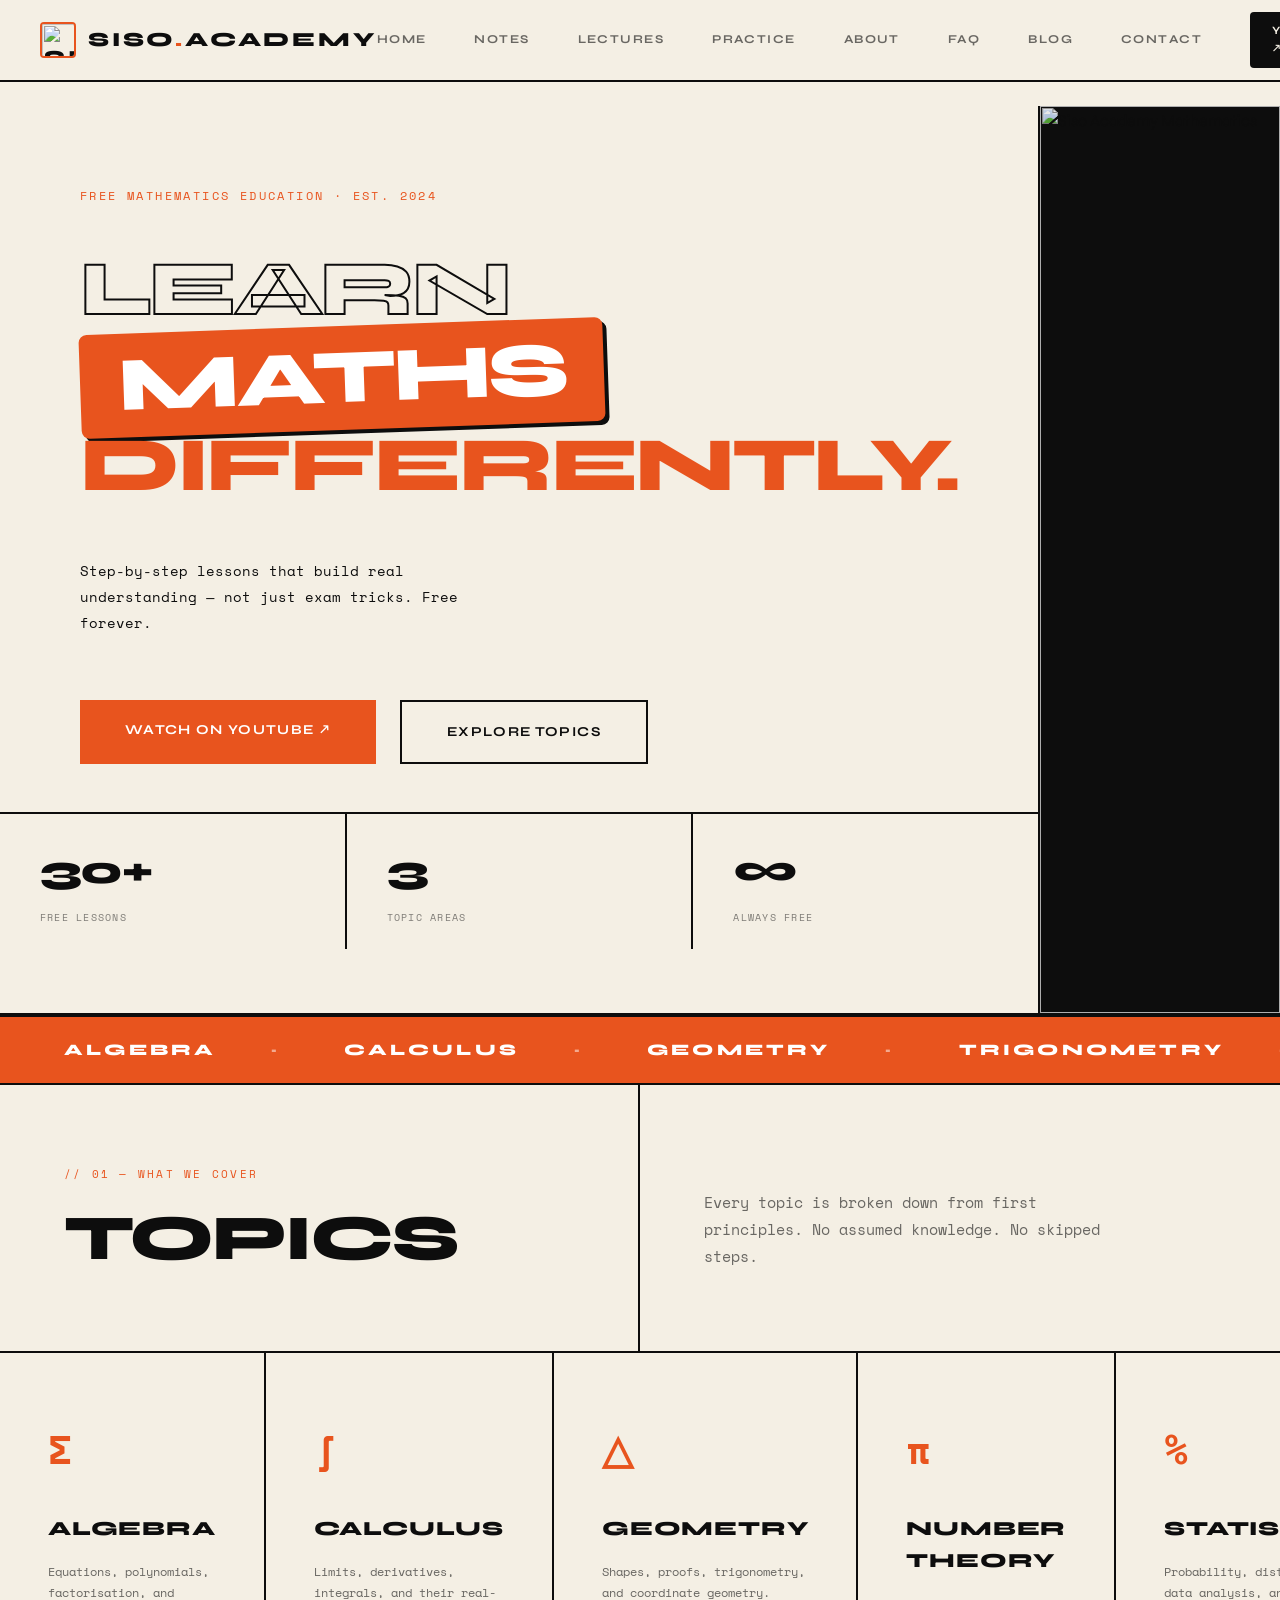
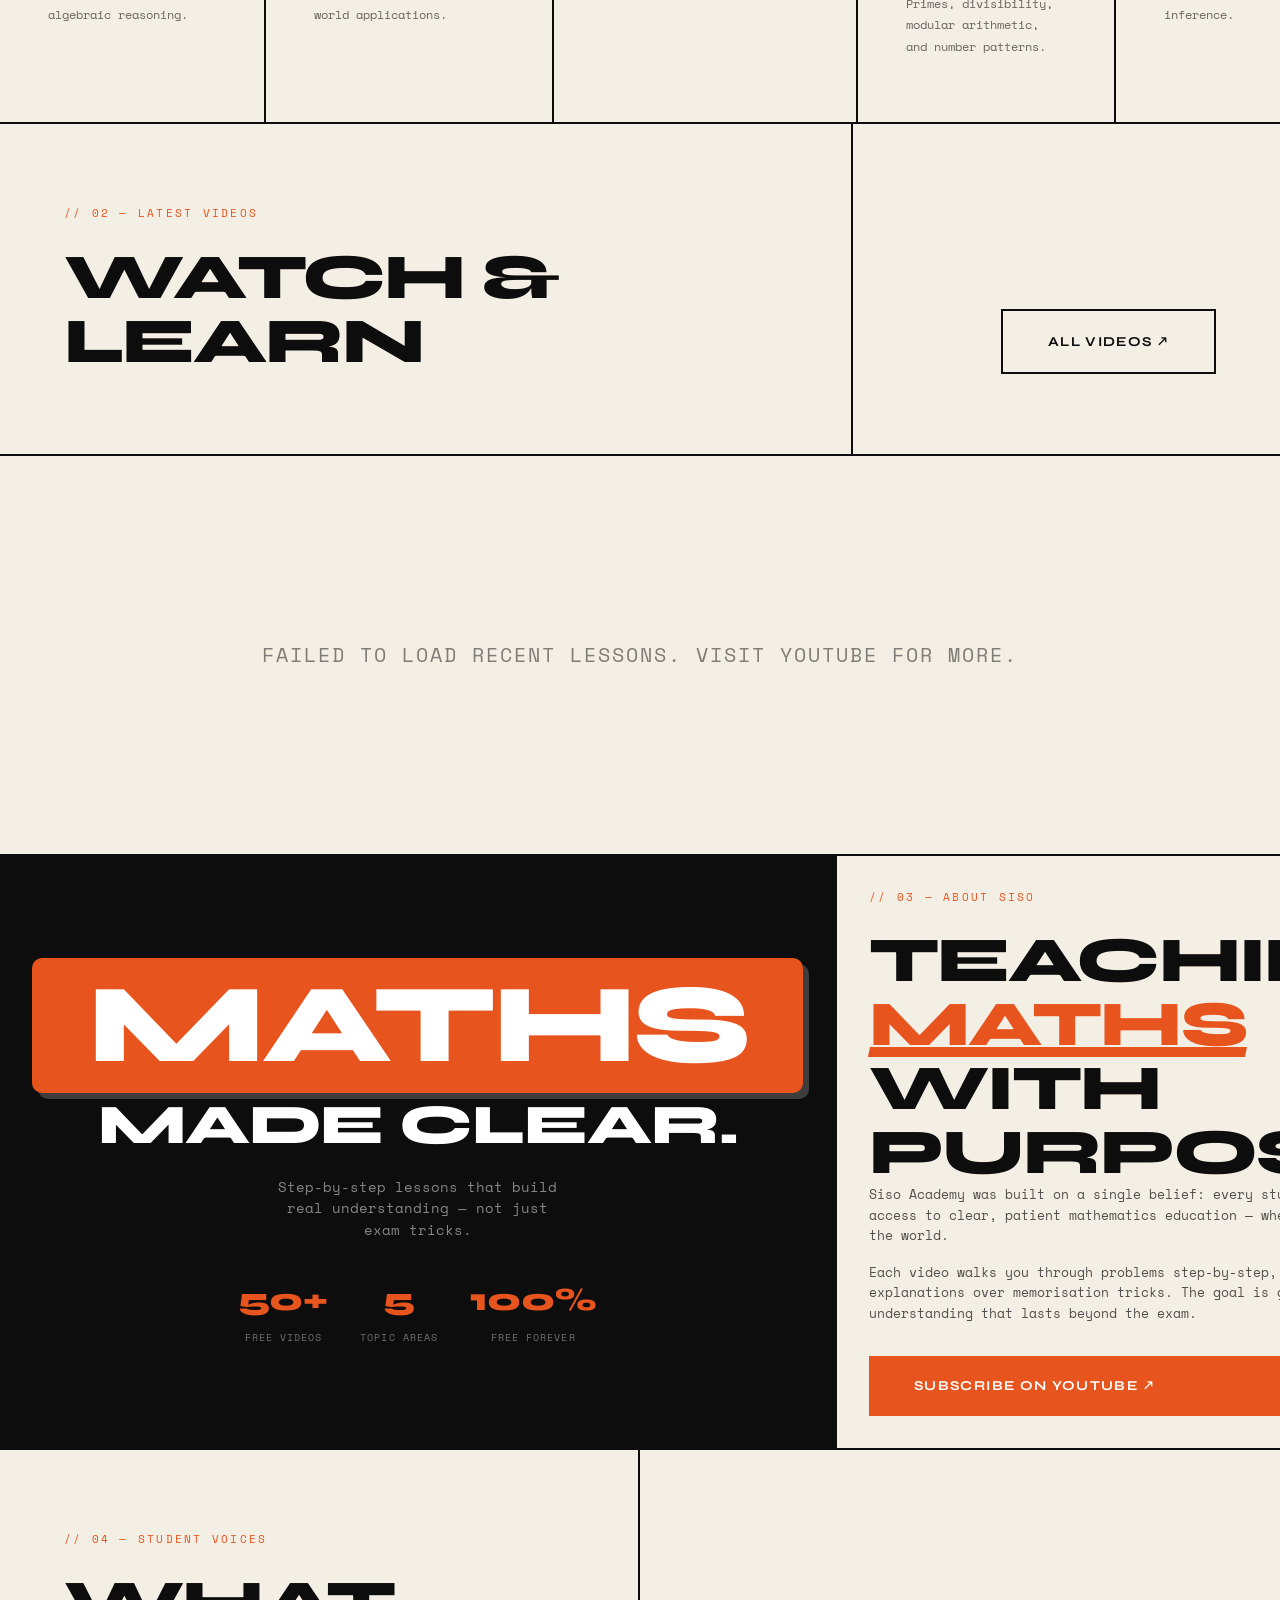
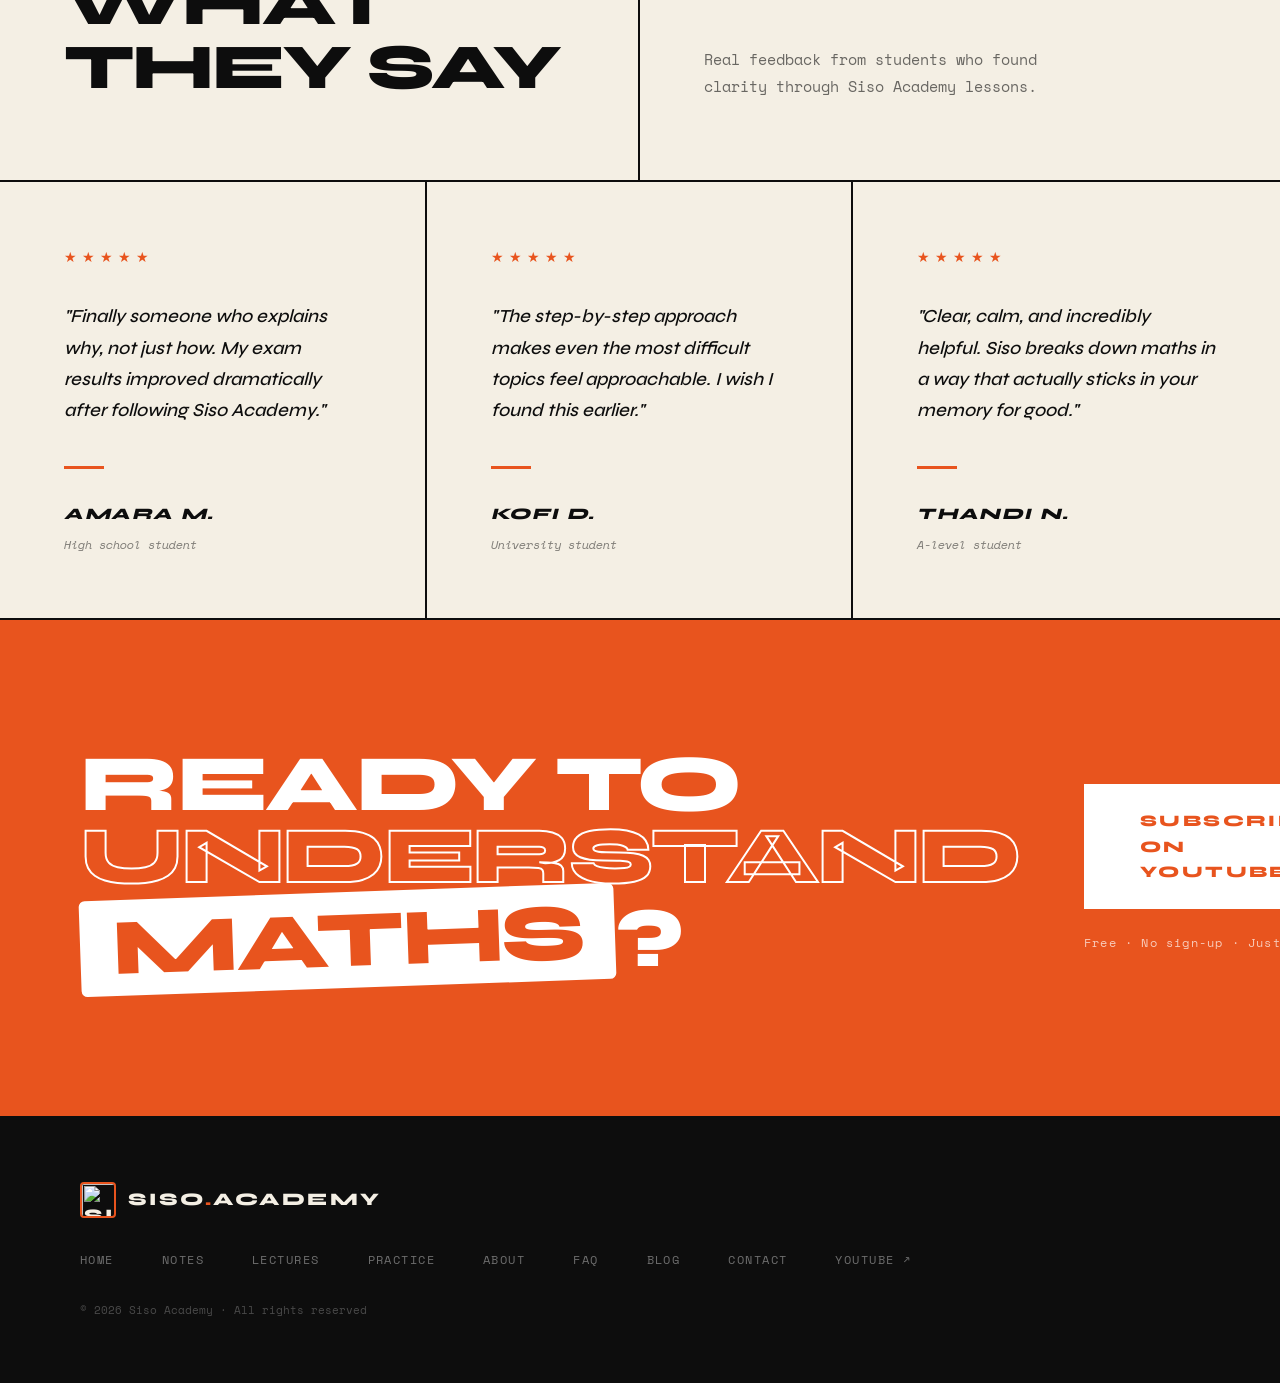
==== index.html @ 29274dc3 "first commit" ====
`<!DOCTYPE html>
<html lang="en">
<head>
    <meta charset="UTF-8">
    <meta name="viewport" content="width=device-width, initial-scale=1.0">
    <title>Siso Academy | Learn Mathematics Differently</title>
    
    <!-- SEO Meta Tags -->
    <meta name="description" content="Siso Academy offers free, step-by-step mathematics lessons designed to build real understanding and confidence. Learn Algebra, Calculus, Geometry, and more.">
    <meta name="keywords" content="Mathematics, Free Education, Algebra, Calculus, Geometry, Siso Academy, Learn Math">
    <meta property="og:title" content="Siso Academy | Free Mathematics Education">
    <meta property="og:description" content="Step-by-step lessons that build real understanding. Free forever.">
    <meta property="og:type" content="website">
    <meta name="twitter:card" content="summary_large_image">

    <!-- Fonts -->
    <link rel="preconnect" href="https://fonts.googleapis.com">
    <link rel="preconnect" href="https://fonts.gstatic.com" crossorigin>
    <link href="https://fonts.googleapis.com/css2?family=Syne:wght@400;500;600;700;800&family=Space+Mono:ital,wght@0,400;0,700;1,400&display=swap" rel="stylesheet">
    
    <!-- Styles -->
    <link rel="stylesheet" href="style.css">
</head>
<body>
    <!-- Grain Overlay for Premium "Paper" feel -->
    <div class="grain-overlay"></div>

    <!-- Navigation -->
    <nav id="main-nav">
        <div class="nav-inner">
            <div class="logo">
                <a href="index.html">
                    <img src="https://yt3.googleusercontent.com/Mty-HX3cAhPKYO7v8J30Chm47gIAfqgqISFO7RN9fwt3VR4ThPuvQ6MYfzONX1z6tsxpAyfWmA=s160-c-k-c0x00ffffff-no-rj" alt="Siso Academy Logo" class="logo-img">
                </a>
                <a href="index.html">Siso<span>.</span>Academy</a>
            </div>
            <div class="nav-links">
                <a href="index.html" class="nav-link">Home</a>
                <a href="notes.html" class="nav-link">Notes</a>
                <a href="lectures.html" class="nav-link">Lectures</a>
                <a href="practice.html" class="nav-link">Practice</a>
                <a href="about.html" class="nav-link">About</a>
                <a href="faq.html" class="nav-link">FAQ</a>
                <a href="blog.html" class="nav-link">Blog</a>
                <a href="contact.html" class="nav-link">Contact</a>
                <a href="https://www.youtube.com/@SisoAcademy" target="_blank" class="nav-cta" id="youtube-cta">YouTube ↗</a>
            </div>
            <!-- Mobile Menu Toggle -->
            <button class="menu-toggle" aria-label="Toggle Menu">
                <span></span>
                <span></span>
            </button>
        </div>
    </nav>

    <main>
        <!-- Hero Section -->
        <section class="hero" id="hero">
            <div class="hero-left">
                <div class="hero-content-wrapper">
                    <div class="eyebrow reveal">Free Mathematics Education · Est. 2024</div>
                    <h1 class="hero-h1 reveal">
                        <span class="outline">Learn</span><br/>
                        <span class="maths-accent">Maths</span><br/>
                        <span class="fill-orange">Differently.</span>
                    </h1>
                    <p class="hero-desc reveal">Step-by-step lessons that build real understanding — not just exam tricks. Free forever.</p>
                    <div class="hero-btns reveal">
                        <a href="https://www.youtube.com/@SisoAcademy" target="_blank" class="btn-primary">Watch on YouTube ↗</a>
                        <a href="#subjects" class="btn-ghost">Explore Topics</a>
                    </div>
                </div>
                <div class="hero-stats">
                    <div class="hstat reveal-up">
                        <div class="hstat-num" data-target="50">50+</div>
                        <div class="hstat-label">Free lessons</div>
                    </div>
                    <div class="hstat reveal-up">
                        <div class="hstat-num" data-target="5">5</div>
                        <div class="hstat-label">Topic areas</div>
                    </div>
                    <div class="hstat reveal-up">
                        <div class="hstat-num">∞</div>
                        <div class="hstat-label">Always free</div>
                    </div>
                </div>
            </div>
            <div class="hero-right reveal-fade">
                <img src="assets/SV.png" alt="Siso Academy Mathematics" class="hero-main-img">
            </div>
        </section>

        <!-- Marquee Band -->
        <div class="band">
            <div class="band-track">
                <span class="band-item">Algebra</span>
                <span class="band-item">Calculus</span>
                <span class="band-item">Geometry</span>
                <span class="band-item">Trigonometry</span>
                <span class="band-item">Statistics</span>
                <span class="band-item">Number Theory</span>
                <!-- Duplicate -->
                <span class="band-item">Algebra</span>
                <span class="band-item">Calculus</span>
                <span class="band-item">Geometry</span>
                <span class="band-item">Trigonometry</span>
                <span class="band-item">Statistics</span>
                <span class="band-item">Number Theory</span>
            </div>
        </div>

        <!-- Subjects Section -->
        <section class="subjects" id="subjects">
            <header class="sec-header">
                <div class="sec-header-left reveal">
                    <div class="sec-label">// 01 — What we cover</div>
                    <h2 class="sec-title">Topics</h2>
                </div>
                <div class="sec-header-right reveal">
                    <p class="sec-desc">Every topic is broken down from first principles. No assumed knowledge. No skipped steps.</p>
                </div>
            </header>
            <div class="subj-grid">
                <article class="subj-cell reveal-up">
                    <span class="subj-sym">∑</span>
                    <h3 class="subj-name">Algebra</h3>
                    <p class="subj-info">Equations, polynomials, factorisation, and algebraic reasoning.</p>
                </article>
                <article class="subj-cell reveal-up">
                    <span class="subj-sym">∫</span>
                    <h3 class="subj-name">Calculus</h3>
                    <p class="subj-info">Limits, derivatives, integrals, and their real-world applications.</p>
                </article>
                <article class="subj-cell reveal-up">
                    <span class="subj-sym">△</span>
                    <h3 class="subj-name">Geometry</h3>
                    <p class="subj-info">Shapes, proofs, trigonometry, and coordinate geometry.</p>
                </article>
                <article class="subj-cell reveal-up">
                    <span class="subj-sym">π</span>
                    <h3 class="subj-name">Number Theory</h3>
                    <p class="subj-info">Primes, divisibility, modular arithmetic, and number patterns.</p>
                </article>
                <article class="subj-cell reveal-up">
                    <span class="subj-sym">%</span>
                    <h3 class="subj-name">Statistics</h3>
                    <p class="subj-info">Probability, distributions, data analysis, and inference.</p>
                </article>
            </div>
        </section>

        <!-- Videos Section -->
        <section class="videos" id="videos">
            <header class="sec-header videos">
                <div class="sec-header-left reveal">
                    <div class="sec-label">// 02 — Latest videos</div>
                    <h2 class="sec-title">Watch & Learn</h2>
                </div>
                <div class="sec-header-right reveal" style="justify-content:flex-end;">
                    <a href="https://www.youtube.com/@SisoAcademy" target="_blank" class="btn-ghost">All Videos ↗</a>
                </div>
            </header>
            <div class="vid-grid" id="video-container">
                <!-- Videos will be injected here via script.js -->
                <div class="loading-state reveal">Loading latest lessons...</div>
            </div>
        </section>

        <!-- About Section -->
        <section class="about" id="about">
            <div class="about-visual reveal-fade">
                <div class="about-hero-text">
                    <span class="maths-highlight">Maths</span>
                    <span class="made-clear">Made Clear.</span>
                </div>
                <p class="about-tagline">Step-by-step lessons that build real understanding — not just exam tricks.</p>
                <div class="about-features">
                    <div class="af-item">
                        <span class="af-num">50+</span>
                        <span class="af-label">Free Videos</span>
                    </div>
                    <div class="af-item">
                        <span class="af-num">5</span>
                        <span class="af-label">Topic Areas</span>
                    </div>
                    <div class="af-item">
                        <span class="af-num">100%</span>
                        <span class="af-label">Free Forever</span>
                    </div>
                </div>
            </div>
            <div class="about-content reveal">
                <div class="sec-label">// 03 — About Siso</div>
                <h2 class="sec-title">Teaching <span class="maths-accent">Maths</span> With Purpose</h2>
                <p>Siso Academy was built on a single belief: every student deserves access to clear, patient mathematics education — wherever they are in the world.</p>
                <p>Each video walks you through problems step-by-step, with real explanations over memorisation tricks. The goal is genuine understanding that lasts beyond the exam.</p>
                <a href="https://www.youtube.com/@SisoAcademy" target="_blank" class="btn-primary about-btn">Subscribe on YouTube ↗</a>
            </div>
        </section>

        <!-- Testimonials Section -->
        <section class="testi">
            <header class="sec-header">
                <div class="sec-header-left reveal">
                    <div class="sec-label">// 04 — Student voices</div>
                    <h2 class="sec-title">What They Say</h2>
                </div>
                <div class="sec-header-right reveal">
                    <p class="sec-desc">Real feedback from students who found clarity through Siso Academy lessons.</p>
                </div>
            </header>
            <div class="testi-grid">
                <blockquote class="testi-card reveal-up">
                    <div class="testi-stars">★★★★★</div>
                    <p class="testi-q">"Finally someone who explains why, not just how. My exam results improved dramatically after following Siso Academy."</p>
                    <div class="testi-line"></div>
                    <cite>
                        <span class="testi-name">Amara M.</span>
                        <span class="testi-role">High school student</span>
                    </cite>
                </blockquote>
                <blockquote class="testi-card reveal-up">
                    <div class="testi-stars">★★★★★</div>
                    <p class="testi-q">"The step-by-step approach makes even the most difficult topics feel approachable. I wish I found this earlier."</p>
                    <div class="testi-line"></div>
                    <cite>
                        <span class="testi-name">Kofi D.</span>
                        <span class="testi-role">University student</span>
                    </cite>
                </blockquote>
                <blockquote class="testi-card reveal-up">
                    <div class="testi-stars">★★★★★</div>
                    <p class="testi-q">"Clear, calm, and incredibly helpful. Siso breaks down maths in a way that actually sticks in your memory for good."</p>
                    <div class="testi-line"></div>
                    <cite>
                        <span class="testi-name">Thandi N.</span>
                        <span class="testi-role">A-level student</span>
                    </cite>
                </blockquote>
            </div>
        </section>

        <!-- CTA Section -->
        <section class="cta">
            <div class="cta-title reveal">
                Ready to<br/>
                <span class="outline">Understand</span><br/>
                <span class="maths-accent">Maths</span>?
            </div>
            <div class="cta-right reveal">
                <a href="https://www.youtube.com/@SisoAcademy" target="_blank" class="btn-white">Subscribe on YouTube ↗</a>
                <div class="cta-note">Free · No sign-up · Just maths</div>
            </div>
        </section>
    </main>

    <!-- Footer -->
    <footer>
        <div class="footer-logo">
            <a href="index.html">
                <img src="https://yt3.googleusercontent.com/Mty-HX3cAhPKYO7v8J30Chm47gIAfqgqISFO7RN9fwt3VR4ThPuvQ6MYfzONX1z6tsxpAyfWmA=s160-c-k-c0x00ffffff-no-rj" alt="Siso Academy Logo" class="logo-img">
            </a>
            <a href="index.html">Siso<span>.</span>Academy</a>
        </div>
        <div class="footer-links">
            <a href="index.html">Home</a>
            <a href="notes.html">Notes</a>
            <a href="lectures.html">Lectures</a>
            <a href="practice.html">Practice</a>
            <a href="about.html">About</a>
            <a href="faq.html">FAQ</a>
            <a href="blog.html">Blog</a>
            <a href="contact.html">Contact</a>
            <a href="https://www.youtube.com/@SisoAcademy" target="_blank">YouTube ↗</a>
        </div>
        <div class="footer-copy">© 2026 Siso Academy · All rights reserved</div>
    </footer>

    <!-- Scripts -->
    <script src="script.js"></script>
</body>
</html>
---- style.css ----
:root {
    --ink: #0d0d0d;
    --paper: #f4efe4;
    --paper2: #ebe4d5;
    --orange: #e8541e;
    --teal: #006f6d;
    --rule: rgba(13, 13, 13, 0.15);
    --transition: all 0.6s cubic-bezier(0.22, 1, 0.36, 1);
}

* {
    margin: 0;
    padding: 0;
    box-sizing: border-box;
}

html {
    scroll-behavior: smooth;
    font-size: 16px;
}

body {
    font-family: 'Syne', sans-serif;
    background: var(--paper);
    color: var(--ink);
    overflow-x: hidden;
    line-height: 1.6;
}

body.menu-open {
    overflow: hidden;
}

a {
    text-decoration: none;
    color: inherit;
}

ul {
    list-style: none;
}

img {
    display: block;
    max-width: 100%;
}

/* Grain Overlay */
.grain-overlay {
    position: fixed;
    top: 0;
    left: 0;
    width: 100vw;
    height: 100vh;
    background-image: url("https://www.transparenttextures.com/patterns/p6.png");
    opacity: 0.05;
    pointer-events: none;
    z-index: 9999;
}

/* NAVIGATION */
#main-nav {
    position: fixed;
    top: 0;
    left: 0;
    right: 0;
    z-index: 1000;
    background: var(--paper);
    border-bottom: 2px solid var(--ink);
    transition: var(--transition);
}

#main-nav.scrolled {
    padding: 0.5rem 0;
    background: rgba(244, 239, 228, 0.8);
    backdrop-filter: blur(10px);
}

.nav-inner {
    display: flex;
    align-items: center;
    justify-content: space-between;
    padding: 0 2.5rem;
    height: 80px;
    max-width: 1600px;
    margin: 0 auto;
}

.logo {
    font-size: 1.25rem;
    font-weight: 800;
    letter-spacing: 0.14em;
    text-transform: uppercase;
    display: flex;
    align-items: center;
    gap: 0.75rem;
}

.logo-img {
    height: 36px;
    width: 36px;
    border-radius: 4px; /* Square with slight roundness */
    object-fit: cover;
    border: 2px solid var(--orange);
}

.logo span {
    color: var(--orange);
}

.nav-links {
    display: flex;
    gap: 3rem;
    align-items: center;
}

.nav-links a {
    font-size: 0.75rem;
    font-weight: 700;
    letter-spacing: 0.12em;
    text-transform: uppercase;
    opacity: 0.6;
    transition: var(--transition);
    text-decoration: none;
}

.nav-links a:hover {
    opacity: 1;
    color: var(--orange);
}

.nav-links a.active {
    opacity: 1;
    color: var(--orange);
}

.nav-cta {
    background: var(--ink) !important;
    color: var(--paper) !important;
    opacity: 1 !important;
    padding: 0.6rem 1.4rem;
    font-size: 0.7rem !important;
    border-radius: 4px;
    transition: var(--transition) !important;
}

.nav-cta:hover {
    background: var(--orange) !important;
    transform: translateY(-2px);
    box-shadow: 0 4px 12px rgba(232, 84, 30, 0.2);
}

/* Mobile Menu Toggle */
.menu-toggle {
    display: none;
    flex-direction: column;
    gap: 6px;
    background: none;
    border: none;
    cursor: pointer;
    padding: 10px;
    z-index: 1001;
    position: relative;
}

.menu-toggle span {
    width: 24px;
    height: 2px;
    background: var(--ink);
    transition: var(--transition);
    display: block;
}

.menu-toggle.active span:nth-child(1) {
    transform: rotate(45deg) translate(5px, 5px);
}

.menu-toggle.active span:nth-child(2) {
    transform: rotate(-45deg) translate(5px, -5px);
}

/* HERO SECTION */
.hero {
    display: grid;
    grid-template-columns: 1fr 1fr; /* Equal split for better balance */
    min-height: 100vh;
    padding-top: 80px;
    border-bottom: 2px solid var(--ink);
    overflow: hidden;
}

.hero-left {
    border-right: 2px solid var(--ink);
    padding: 5rem 5rem 4rem;
    display: flex;
    flex-direction: column;
    justify-content: center; /* Center content vertically */
    background: var(--paper); /* Ensure paper background is solid */
    position: relative;
    z-index: 2;
}

.eyebrow {
    font-family: 'Space Mono', monospace;
    font-size: 0.75rem;
    letter-spacing: 0.2em;
    text-transform: uppercase;
    color: var(--orange);
    margin-bottom: 3rem;
}

.hero-h1 {
    font-size: clamp(2.5rem, 6vw, 4.8rem); /* Slightly smaller to fit 2 columns */
    font-weight: 800;
    line-height: 0.95;
    letter-spacing: -0.04em;
    text-transform: uppercase;
    margin-bottom: 3.5rem;
    max-width: 100%; /* Ensure it doesn't push the grid */
}

.hero-h1 .outline {
    -webkit-text-stroke: 2px var(--ink);
    color: transparent;
}

.hero-h1 .fill-orange {
    color: var(--orange);
    position: relative;
}

.hero-h1 .maths-accent {
    display: inline-block;
    background: var(--orange);
    color: #fff;
    padding: 0.2em 0.5em;
    border-radius: 8px;
    position: relative;
    transform: rotate(-2deg);
    box-shadow: 4px 4px 0 var(--ink);
}

.hero-desc {
    font-family: 'Space Mono', monospace;
    font-size: 0.9rem;
    line-height: 1.8;
    opacity: 0.7;
    max-width: 420px;
    margin-bottom: 4rem;
}

.hero-btns {
    display: flex;
    gap: 1.5rem;
}

.btn-primary {
    background: var(--orange);
    color: #fff;
    padding: 1.2rem 2.8rem;
    font-size: 0.85rem;
    font-weight: 700;
    letter-spacing: 0.1em;
    text-transform: uppercase;
    border: none;
    cursor: pointer;
    transition: var(--transition);
    display: inline-block;
    min-height: 48px; /* Touch-friendly */
}

.btn-primary:hover {
    background: var(--ink);
    transform: translateY(-4px);
    box-shadow: 0 10px 20px rgba(0,0,0,0.1);
}

.btn-ghost {
    border: 2px solid var(--ink);
    color: var(--ink);
    padding: 1.2rem 2.8rem;
    font-size: 0.85rem;
    font-weight: 700;
    letter-spacing: 0.1em;
    text-transform: uppercase;
    transition: var(--transition);
    display: inline-block;
    background: transparent;
    min-height: 48px; /* Touch-friendly */
}

.btn-ghost:hover {
    background: var(--ink);
    color: var(--paper);
    transform: translateY(-4px);
}

.hero-stats {
    display: flex;
    margin-top: 3rem;
    border-top: 2px solid var(--ink);
    width: calc(100% + 10rem);
    margin-left: -5rem;
    flex-wrap: wrap;
}

.hstat {
    flex: 1;
    min-width: 150px;
    padding: 1.5rem 2.5rem;
    border-right: 2px solid var(--ink);
}

.hstat:last-child {
    border-right: none;
}

.hstat-num {
    font-size: 2.5rem;
    font-weight: 800;
    letter-spacing: -0.04em;
    color: var(--ink);
}

.hstat-label {
    font-family: 'Space Mono', monospace;
    font-size: 0.65rem;
    letter-spacing: 0.12em;
    text-transform: uppercase;
    opacity: 0.5;
    margin-top: 0.4rem;
}

/* Hero Right */
.hero-right {
    background: var(--ink);
    position: relative;
    overflow: hidden;
    display: flex;
    align-items: center;
    justify-content: center;
}

.hero-main-img {
    width: 100%;
    height: 100%;
    object-fit: cover;
    opacity: 0.9;
}

.hero-formula {
    display: flex;
    align-items: center;
    justify-content: center;
    padding: 1rem;
    position: relative;
    min-height: 180px;
}

.big-sigma {
    font-family: 'Space Mono', monospace;
    font-size: clamp(4rem, 10vw, 8rem);
    font-weight: 700;
    color: rgba(255, 255, 255, 0.03);
    position: absolute;
    top: 35%;
    left: 50%;
    transform: translate(-50%, -50%);
    pointer-events: none;
    user-select: none;
    z-index: 0;
}

.formula-card {
    position: relative;
    background: var(--paper);
    border: 2px solid rgba(255, 255, 255, 0.1);
    padding: 1rem;
    max-width: 220px;
    width: 90%;
    box-shadow: 0 10px 30px rgba(0,0,0,0.3);
    transition: var(--transition);
    z-index: 1;
}

.formula-card:hover {
    transform: translateY(-10px) rotate(1deg);
}

.fc-label {
    font-family: 'Space Mono', monospace;
    font-size: 0.7rem;
    letter-spacing: 0.15em;
    text-transform: uppercase;
    color: var(--orange);
    margin-bottom: 2rem;
}

.fc-equation {
    font-family: 'Space Mono', monospace;
    font-size: 1.8rem;
    font-weight: 700;
    color: var(--ink);
    margin-bottom: 2.5rem;
}

.fc-steps {
    display: flex;
    flex-direction: column;
    gap: 1rem;
}

.fcs {
    display: flex;
    align-items: center;
    gap: 1.2rem;
    font-family: 'Space Mono', monospace;
    font-size: 0.85rem;
}

.fcs-n {
    width: 28px;
    height: 28px;
    border-radius: 50%;
    background: var(--ink);
    color: var(--paper);
    font-size: 0.7rem;
    display: flex;
    align-items: center;
    justify-content: center;
    font-weight: 700;
}

.fcs-n.done {
    background: var(--teal);
}

.fc-answer {
    margin-top: 2rem;
    padding-top: 2rem;
    border-top: 1px solid var(--rule);
    font-family: 'Space Mono', monospace;
    font-size: 0.9rem;
    color: var(--teal);
    font-weight: 700;
}

/* TICKER */
.hero-ticker {
    border-top: 1px solid rgba(255, 255, 255, 0.1);
    padding: 0.75rem;
    overflow: hidden;
    white-space: nowrap;
}

.ticker-track {
    display: inline-flex;
    gap: 4rem;
    animation: ticker 30s linear infinite;
}

.ticker-item {
    font-family: 'Space Mono', monospace;
    font-size: 0.75rem;
    letter-spacing: 0.15em;
    text-transform: uppercase;
    color: rgba(255, 255, 255, 0.4);
}

.ticker-item span {
    color: var(--orange);
}

@keyframes ticker {
    from { transform: translateX(0); }
    to { transform: translateX(-50%); }
}

/* MARQUEE BAND */
.band {
    border-top: 2px solid var(--ink);
    border-bottom: 2px solid var(--ink);
    background: var(--orange);
    padding: 1.25rem 0;
    overflow: hidden;
    white-space: nowrap;
}

.band-track {
    display: inline-flex;
    animation: ticker 25s linear infinite;
}

.band-item {
    font-size: 1rem;
    font-weight: 800;
    letter-spacing: 0.2em;
    text-transform: uppercase;
    color: #fff;
    padding: 0 4rem;
    position: relative;
}

.band-item::after {
    content: '·';
    position: absolute;
    right: 0;
    opacity: 0.5;
}

/* SECTIONS COMMON */
.sec-header {
    display: grid;
    grid-template-columns: 1fr 1fr;
    border-bottom: 2px solid var(--ink);
}

.sec-header-left {
    padding: 5rem 4rem;
    border-right: 2px solid var(--ink);
}

.sec-header-right {
    padding: 5rem 4rem;
    display: flex;
    align-items: flex-end;
}

.sec-label {
    font-family: 'Space Mono', monospace;
    font-size: 0.7rem;
    letter-spacing: 0.2em;
    text-transform: uppercase;
    color: var(--orange);
    margin-bottom: 1.5rem;
}

.sec-title {
    font-size: clamp(2.5rem, 5vw, 4rem);
    font-weight: 800;
    line-height: 1;
    letter-spacing: -0.03em;
    text-transform: uppercase;
}

.sec-title .maths-accent {
    color: var(--orange);
    position: relative;
}

.sec-title .maths-accent::after {
    content: '';
    position: absolute;
    bottom: 0.1em;
    left: 0;
    right: 0;
    height: 0.15em;
    background: var(--orange);
    transform: skewX(-12deg);
}

.sec-desc {
    font-family: 'Space Mono', monospace;
    font-size: 0.95rem;
    line-height: 1.8;
    opacity: 0.6;
    max-width: 400px;
}

/* SUBJECTS GRID */
.subj-grid {
    display: grid;
    grid-template-columns: repeat(5, 1fr);
    border-bottom: 2px solid var(--ink);
}

.subj-cell {
    border-right: 2px solid var(--ink);
    padding: 4rem 3rem;
    transition: var(--transition);
    cursor: default;
}

.subj-cell:last-child {
    border-right: none;
}

.subj-cell:hover {
    background: var(--paper2);
}

.subj-sym {
    font-family: 'Space Mono', monospace;
    font-size: 2.5rem;
    font-weight: 700;
    color: var(--orange);
    margin-bottom: 2rem;
    display: block;
    transition: var(--transition);
}

.subj-cell:hover .subj-sym {
    transform: scale(1.2) rotate(10deg);
}

.subj-name {
    font-size: 1.25rem;
    font-weight: 800;
    text-transform: uppercase;
    letter-spacing: 0.04em;
    margin-bottom: 1rem;
}

.subj-info {
    font-family: 'Space Mono', monospace;
    font-size: 0.75rem;
    line-height: 1.8;
    opacity: 0.6;
}

/* VIDEOS GRID */
.videos .sec-header {
    grid-template-columns: 2fr 1fr;
}

.vid-grid {
    display: grid;
    grid-template-columns: repeat(3, 1fr);
    border-bottom: 2px solid var(--ink);
    min-height: 400px; /* Prevent cumulative layout shift */
}

.loading-state {
    grid-column: 1 / -1;
    display: flex;
    align-items: center;
    justify-content: center;
    font-family: 'Space Mono', monospace;
    font-size: 1.25rem;
    opacity: 0.5;
    text-transform: uppercase;
    letter-spacing: 0.1em;
}

.vid-card {
    border-right: 2px solid var(--ink);
    display: flex;
    flex-direction: column;
}

.vid-card:last-child {
    border-right: none;
}

.vid-thumb {
    height: 300px;
    position: relative;
    overflow: hidden;
    background: var(--ink);
    background-size: cover;
    background-position: center;
}

.vid-thumb-1 { background: linear-gradient(135deg, #0d0d0d 0%, #1f3a3a 100%); }
.vid-thumb-2 { background: linear-gradient(135deg, #1a0a00 0%, #e8541e 100%); }
.vid-thumb-3 { background: linear-gradient(135deg, #0d0d0d 0%, #2a1a3e 100%); }

.vid-overlay-sym {
    position: absolute;
    font-family: 'Space Mono', monospace;
    font-size: 8rem;
    font-weight: 700;
    opacity: 0.1;
    color: #fff;
    bottom: -20px;
    right: 20px;
}

.vid-play {
    position: absolute;
    bottom: 2rem;
    left: 2rem;
    width: 60px;
    height: 60px;
    border: 2px solid rgba(255, 255, 255, 0.4);
    display: flex;
    align-items: center;
    justify-content: center;
    color: #fff;
    font-size: 1.2rem;
    border-radius: 50%;
    transition: var(--transition);
}

.vid-play:hover {
    background: var(--orange);
    border-color: var(--orange);
    transform: scale(1.1);
}

.vid-badge {
    position: absolute;
    top: 2rem;
    right: 2rem;
    background: var(--orange);
    color: #fff;
    font-family: 'Space Mono', monospace;
    font-size: 0.65rem;
    letter-spacing: 0.15em;
    text-transform: uppercase;
    padding: 0.4rem 1rem;
}

.vid-body {
    padding: 2.5rem 3rem;
    flex: 1;
    border-top: 2px solid var(--ink);
}

.vid-subj {
    font-family: 'Space Mono', monospace;
    font-size: 0.7rem;
    letter-spacing: 0.2em;
    text-transform: uppercase;
    color: var(--teal);
    margin-bottom: 1rem;
}

.vid-title {
    font-size: 1.15rem;
    font-weight: 700;
    line-height: 1.4;
    margin-bottom: 0.75rem;
}

.vid-meta {
    font-family: 'Space Mono', monospace;
    font-size: 0.75rem;
    opacity: 0.5;
}

/* ABOUT SECTION */
.about {
    display: grid;
    grid-template-columns: 1fr 1fr;
    border-bottom: 2px solid var(--ink);
}

.about-visual {
    border-right: 2px solid var(--ink);
    background: var(--ink);
    display: flex;
    flex-direction: column;
    justify-content: center;
    align-items: center;
    padding: 3rem 2rem;
    text-align: center;
    position: relative;
}

.about-hero-text {
    display: flex;
    flex-direction: column;
    gap: 0.25rem;
    margin-bottom: 1.5rem;
}

.maths-highlight {
    font-size: clamp(4rem, 12vw, 7rem);
    font-weight: 800;
    line-height: 1;
    letter-spacing: -0.03em;
    text-transform: uppercase;
    background: var(--orange);
    color: #fff;
    padding: 0.1em 0.5em;
    border-radius: 10px;
    display: inline-block;
    box-shadow: 6px 6px 0 rgba(255,255,255,0.2);
}

.made-clear {
    font-size: clamp(2rem, 6vw, 3.5rem);
    font-weight: 800;
    line-height: 1;
    letter-spacing: -0.02em;
    text-transform: uppercase;
    color: #fff;
}

.about-tagline {
    font-family: 'Space Mono', monospace;
    font-size: 0.85rem;
    color: rgba(255,255,255,0.5);
    line-height: 1.6;
    margin-bottom: 2rem;
    max-width: 300px;
}

.about-features {
    display: flex;
    gap: 2rem;
    justify-content: center;
    flex-wrap: wrap;
}

.af-item {
    display: flex;
    flex-direction: column;
    align-items: center;
    gap: 0.25rem;
}

.af-num {
    font-size: 2rem;
    font-weight: 800;
    color: var(--orange);
}

.af-label {
    font-family: 'Space Mono', monospace;
    font-size: 0.65rem;
    letter-spacing: 0.1em;
    text-transform: uppercase;
    color: rgba(255,255,255,0.4);
}

.about-btn {
    display: inline-block;
    margin-top: 1rem;
}

.about-content {
    padding: 2rem;
    display: flex;
    flex-direction: column;
    justify-content: center;
}

.about-content p {
    font-family: 'Space Mono', monospace;
    font-size: 0.8rem;
    line-height: 1.6;
    opacity: 0.7;
    margin-bottom: 1rem;
}

.about-nums {
    display: grid;
    grid-template-columns: repeat(4, 1fr);
    border-top: 2px solid var(--ink);
    margin-top: 1.5rem;
}

.an {
    padding: 1rem 0.5rem;
    text-align: center;
}

.an-num {
    font-size: 3rem;
    font-weight: 800;
    letter-spacing: -0.04em;
    color: var(--orange);
}

.an-label {
    font-family: 'Space Mono', monospace;
    font-size: 0.7rem;
    letter-spacing: 0.12em;
    text-transform: uppercase;
    opacity: 0.5;
    margin-top: 0.5rem;
}

/* TESTIMONIALS */
.testi-grid {
    display: grid;
    grid-template-columns: repeat(3, 1fr);
    border-bottom: 2px solid var(--ink);
}

.testi-card {
    padding: 4rem;
    border-right: 2px solid var(--ink);
}

.testi-card:last-child {
    border-right: none;
}

.testi-stars {
    color: var(--orange);
    font-size: 0.9rem;
    letter-spacing: 5px;
    margin-bottom: 2rem;
}

.testi-q {
    font-size: 1.15rem;
    font-weight: 500;
    line-height: 1.7;
    margin-bottom: 2.5rem;
    font-style: italic;
}

.testi-line {
    width: 40px;
    height: 3px;
    background: var(--orange);
    margin-bottom: 2rem;
}

.testi-name {
    display: block;
    font-size: 1rem;
    font-weight: 800;
    text-transform: uppercase;
    letter-spacing: 0.1em;
}

.testi-role {
    font-family: 'Space Mono', monospace;
    font-size: 0.75rem;
    opacity: 0.5;
    margin-top: 0.5rem;
    display: block;
}

/* CTA SECTION */
.cta {
    background: var(--orange);
    border-bottom: 2px solid var(--ink);
    display: grid;
    grid-template-columns: 1fr auto;
    align-items: center;
    padding: 8rem 5rem;
    gap: 4rem;
}

.cta-title {
    font-size: clamp(3rem, 7vw, 5rem);
    font-weight: 800;
    line-height: 0.9;
    letter-spacing: -0.03em;
    text-transform: uppercase;
    color: #fff;
}

.cta-title .outline {
    -webkit-text-stroke: 2px #fff;
    color: transparent;
}

.cta-title .maths-accent {
    display: inline-block;
    background: #fff;
    color: var(--orange);
    padding: 0.15em 0.4em;
    border-radius: 6px;
    transform: rotate(-2deg);
}

.cta-right {
    display: flex;
    flex-direction: column;
    gap: 1.5rem;
    align-items: flex-start;
}

.btn-white {
    background: #fff;
    color: var(--orange);
    padding: 1.5rem 3.5rem;
    font-size: 1rem;
    font-weight: 800;
    letter-spacing: 0.15em;
    text-transform: uppercase;
    border: none;
    cursor: pointer;
    transition: var(--transition);
}

.btn-white:hover {
    background: var(--ink);
    color: #fff;
    transform: translateY(-8px);
    box-shadow: 0 20px 40px rgba(0,0,0,0.2);
}

.cta-note {
    font-family: 'Space Mono', monospace;
    font-size: 0.75rem;
    color: rgba(255, 255, 255, 0.7);
    letter-spacing: 0.1em;
}

/* FOOTER */
footer {
    background: var(--ink);
    padding: 4rem 5rem;
    display: flex;
    align-items: center;
    justify-content: space-between;
    flex-wrap: wrap;
    gap: 2rem;
}

.footer-logo {
    font-size: 1.1rem;
    font-weight: 800;
    letter-spacing: 0.14em;
    text-transform: uppercase;
    color: var(--paper);
    display: flex;
    align-items: center;
    gap: 0.75rem;
}

.footer-logo span {
    color: var(--orange);
}

.footer-links {
    display: flex;
    gap: 3rem;
}

.footer-links a {
    font-family: 'Space Mono', monospace;
    font-size: 0.75rem;
    letter-spacing: 0.12em;
    text-transform: uppercase;
    color: rgba(255, 255, 255, 0.4);
    transition: var(--transition);
}

.footer-links a:hover {
    color: var(--orange);
}

.footer-copy {
    font-family: 'Space Mono', monospace;
    font-size: 0.7rem;
    color: rgba(255, 255, 255, 0.25);
}

/* RESPONSIVENESS */
@media (max-width: 1200px) {
    .subj-grid { grid-template-columns: repeat(3, 1fr); }
    .subj-cell:nth-child(3) { border-right: none; }
    .subj-cell:nth-child(n+4) { border-top: 2px solid var(--ink); }
    .testi-grid { grid-template-columns: repeat(2, 1fr); }
    .testi-card:nth-child(2) { border-right: none; }
    .testi-card:last-child { border-top: 2px solid var(--ink); grid-column: span 2; }
    
    /* Notes Grid */
    .notes-grid { grid-template-columns: repeat(2, 1fr); }
    .notes-card:nth-child(2) { border-right: none; }
    .notes-card:nth-child(3) { border-top: 2px solid var(--ink); grid-column: span 2; border-right: none; }
}

@media (max-width: 1024px) {
    .hero, .about, .cta { grid-template-columns: 1fr; }
    .hero { min-height: auto; }
    .hero-left { border-right: none; border-bottom: 2px solid var(--ink); padding: 6rem 3rem 3rem; }
    .hero-right { min-height: 400px; }
    .sec-header { grid-template-columns: 1fr; }
    .sec-header-left { border-right: none; border-bottom: 2px solid var(--ink); }
    .vid-grid { grid-template-columns: repeat(2, 1fr); }
    .vid-card { border-right: 2px solid var(--ink); }
    .vid-card:nth-child(2n) { border-right: none; }
    .vid-card:nth-child(n+3) { border-top: 2px solid var(--ink); }
    .about-visual { border-right: none; border-bottom: 2px solid var(--ink); }
    
    /* Header sizes */
    .hero-h1 { font-size: clamp(2rem, 5vw, 3.5rem); }
    .sec-title { font-size: clamp(2rem, 4vw, 3rem); }
    
    /* Notes */
    .notes-hero { padding: 8rem 3rem 4rem; }
    .notes-grid { grid-template-columns: 1fr; }
    .notes-card { border-right: none !important; border-bottom: 2px solid var(--ink); }
    .notes-card:last-child { border-bottom: none; }
    .notes-card:nth-child(3) { grid-column: span 1; }
    .filter-bar { padding: 1.5rem 3rem; }
    
    /* Lectures */
    .lectures-hero { padding: 8rem 3rem 4rem; }
    .chapter-nav { padding: 1.5rem 3rem; }
    .subject-header { padding: 2rem 3rem 1.5rem; }
    .chapter-item { padding: 1.5rem 3rem; grid-template-columns: 60px 1fr; }
    .ci-meta { margin-top: 1rem; grid-column: span 2; }
    .ci-num { font-size: 1.5rem; }
    
    /* Practice */
    .practice-hero { padding: 8rem 3rem 4rem; }
    .difficulty-filters { padding: 1.5rem 3rem; }
    .exercise-header { padding: 2rem 3rem 1.5rem; flex-direction: column; align-items: flex-start; gap: 1rem; }
    .exercise-item { padding: 1.5rem 3rem; grid-template-columns: 50px 1fr; }
    .ei-toggle { grid-column: 2; margin-top: 0.5rem; }
    .ei-solution { margin: 0 3rem 1.5rem; }
    
    /* About */
    .about-hero { grid-template-columns: 1fr; }
    .about-hero-left { padding: 8rem 3rem 4rem; border-right: none; border-bottom: 2px solid var(--ink); }
    .about-hero-right { padding: 4rem 3rem; min-height: 400px; }
    .mission-section { grid-template-columns: 1fr; }
    .mission-content { padding: 4rem 3rem; border-right: none; border-bottom: 2px solid var(--ink); }
    .values-grid { grid-template-columns: 1fr 1fr; }
    .story-section { grid-template-columns: 1fr; }
    .story-content { padding: 4rem 3rem; border-right: none; border-bottom: 2px solid var(--ink); }
    .story-image { padding: 4rem 3rem; min-height: 300px; }
    .timeline-section { padding: 4rem 3rem; }
    
    /* FAQ */
    .faq-hero { padding: 8rem 3rem 4rem; }
    .faq-section { padding: 3rem 3rem; }
    
    /* Blog */
    .blog-hero { padding: 8rem 3rem 4rem; }
    .blog-filters { padding: 1.5rem 3rem; }
    .blog-grid { grid-template-columns: repeat(2, 1fr); }
    .blog-card:nth-child(2n) { border-right: none; }
    .blog-card:nth-child(n+3) { border-top: 2px solid var(--ink); }
    .featured-blog { grid-template-columns: 1fr; }
    .featured-image { min-height: 300px; }
    .featured-content { padding: 4rem 3rem; }
    .tips-grid { grid-template-columns: 1fr 1fr; }
    
    /* Contact */
    .contact-hero { grid-template-columns: 1fr; }
    .contact-hero-left { padding: 8rem 3rem 4rem; border-right: none; border-bottom: 2px solid var(--ink); }
    .contact-hero-right { padding: 4rem 3rem; }
}

@media (max-width: 768px) {
    .nav-links { 
        display: none; 
        position: fixed;
        top: 80px;
        left: 0;
        right: 0;
        background: var(--paper);
        flex-direction: column;
        padding: 2rem;
        gap: 1rem;
        border-bottom: 2px solid var(--ink);
        z-index: 999;
        max-height: calc(100vh - 80px);
        overflow-y: auto;
    }
    
    .nav-links.active { display: flex; }
    
    .nav-links .nav-link { 
        padding: 0.75rem 0;
        border-bottom: 1px solid var(--rule);
        font-size: 0.85rem;
    }
    
    .nav-cta {
        width: 100%;
        text-align: center;
    }
    
    .menu-toggle { display: flex; }
    .nav-inner { padding: 0 1.5rem; height: 70px; }
    .logo { font-size: 1rem; }
    .logo-img { width: 30px; height: 30px; }
    
    .hero-left, .sec-header-left, .sec-header-right, .about-content, .cta, footer { padding: 3rem 1.5rem; }
    .hero-h1 { font-size: clamp(1.8rem, 8vw, 2.5rem); margin-bottom: 2rem; }
    .hero-desc { font-size: 0.85rem; max-width: 100%; margin-bottom: 2rem; }
    .hero-btns { flex-direction: column; gap: 1rem; }
    .hero-btns .btn-primary, .hero-btns .btn-ghost { width: 100%; text-align: center; padding: 1rem 1.5rem; }
    .hero-stats { 
        flex-direction: row; 
        margin-left: -1.5rem;
        width: calc(100% + 3rem);
        margin-top: 2rem;
    }
    .hstat { 
        padding: 1.25rem 1rem;
        flex: 1;
    }
    .hstat-num { font-size: 1.5rem; }
    .hstat-label { font-size: 0.65rem; }
    
    .sec-title { font-size: clamp(1.8rem, 5vw, 2.2rem); }
    .sec-desc { font-size: 0.85rem; max-width: 100%; }
    
    .band-item { font-size: 0.85rem; padding: 0 2.5rem; }
    
    .subj-grid { grid-template-columns: 1fr; }
    .subj-cell { border-right: none !important; border-bottom: 2px solid var(--ink); padding: 2rem 1.5rem; }
    .subj-cell:last-child { border-bottom: none; }
    .subj-sym { font-size: 2rem; margin-bottom: 1rem; }
    .subj-name { font-size: 1rem; }
    .subj-info { font-size: 0.75rem; }
    
    .vid-grid { grid-template-columns: 1fr; }
    .vid-card { border-right: none !important; border-bottom: 2px solid var(--ink); }
    .vid-card:last-child { border-bottom: none; }
    .vid-thumb { height: 250px; }
    .vid-body { padding: 2rem 1.5rem; }
    .vid-title { font-size: 1rem; }
    
    .testi-grid { grid-template-columns: 1fr; }
    .testi-card { border-right: none !important; border-bottom: 2px solid var(--ink); padding: 2rem 1.5rem; }
    .testi-card:last-child { grid-column: span 1; border-bottom: none; }
    .testi-q { font-size: 0.9rem; line-height: 1.6; }
    .an-num { font-size: 2rem; }
    
    .about-visual { padding: 3rem 1.5rem; }
    .maths-highlight { font-size: clamp(3rem, 10vw, 5rem); }
    .made-clear { font-size: clamp(1.5rem, 5vw, 2.5rem); }
    .about-tagline { font-size: 0.8rem; }
    .about-content { padding: 3rem 1.5rem; }
    .about-content p { font-size: 0.8rem; }
    
    /* Notes */
    .notes-hero { padding: 7rem 1.5rem 3rem; }
    .notes-hero h1 { font-size: clamp(2rem, 6vw, 3rem); }
    .notes-hero p { font-size: 0.85rem; }
    .notes-grid { grid-template-columns: 1fr; }
    .notes-card { padding: 2rem 1.5rem; border-right: none !important; border-bottom: 2px solid var(--ink); }
    .notes-card:nth-child(3) { grid-column: span 1; }
    .nc-title { font-size: 1.25rem; }
    .nc-desc { font-size: 0.75rem; }
    .filter-bar { padding: 1rem 1.5rem; gap: 0.5rem; overflow-x: auto; flex-wrap: nowrap; }
    .filter-btn { padding: 0.5rem 1rem; font-size: 0.65rem; white-space: nowrap; }
    
    /* Lectures */
    .lectures-hero { padding: 7rem 1.5rem 3rem; }
    .lectures-hero h1 { font-size: clamp(2rem, 6vw, 3rem); }
    .chapter-nav { 
        padding: 1rem 1.5rem; 
        top: 70px;
        overflow-x: auto;
        flex-wrap: nowrap;
    }
    .chapter-btn { 
        padding: 0.5rem 1rem; 
        font-size: 0.6rem;
        white-space: nowrap;
    }
    .subject-header { padding: 2rem 1.5rem 1.5rem; }
    .subject-header h2 { font-size: clamp(1.5rem, 4vw, 2rem); }
    .chapter-item { 
        padding: 1.5rem; 
        grid-template-columns: 1fr;
    }
    .ci-num { font-size: 1.25rem; }
    .ci-content h3 { font-size: 1rem; }
    .ci-content p { font-size: 0.75rem; }
    .ci-meta { grid-column: span 1; margin-top: 0.5rem; flex-direction: column; align-items: flex-start; gap: 0.5rem; }
    .ci-watch { width: 100%; justify-content: center; }
    
    /* Practice */
    .practice-hero { padding: 7rem 1.5rem 3rem; }
    .practice-hero h1 { font-size: clamp(2rem, 6vw, 3rem); }
    .practice-hero p { font-size: 0.85rem; }
    .difficulty-filters { padding: 1rem 1.5rem; gap: 0.5rem; overflow-x: auto; flex-wrap: nowrap; }
    .diff-btn { padding: 0.5rem 1rem; font-size: 0.65rem; white-space: nowrap; }
    .exercise-header { padding: 2rem 1.5rem 1.5rem; }
    .exercise-header h2 { font-size: clamp(1.5rem, 4vw, 2rem); }
    .exercise-item { 
        padding: 1.5rem; 
        grid-template-columns: 40px 1fr;
    }
    .ei-num { font-size: 1.25rem; }
    .ei-question { font-size: 0.95rem; }
    .ei-topic { font-size: 0.6rem; }
    .ei-toggle { grid-column: span 2; width: 100%; margin-top: 0.5rem; }
    .ei-solution { margin: 0 1.5rem 1.5rem; font-size: 0.8rem; padding: 1rem; }
    
    /* About */
    .about-hero-left { padding: 7rem 1.5rem 3rem; }
    .about-hero-left h1 { font-size: clamp(2rem, 6vw, 3rem); }
    .about-hero-left p { font-size: 0.85rem; }
    .about-hero-right { padding: 3rem 1.5rem; min-height: 350px; }
    .about-creator-img { width: 120px; height: 120px; font-size: 3rem; }
    .mission-content { padding: 3rem 1.5rem; }
    .mission-content h2 { font-size: clamp(1.5rem, 4vw, 2rem); }
    .mission-content p { font-size: 0.8rem; }
    .ms-stat { padding: 2rem 1.5rem; }
    .ms-stat-num { font-size: 2rem; }
    .values-section { padding: 3rem 1.5rem; }
    .values-grid { grid-template-columns: 1fr; gap: 1.5rem; }
    .value-card { padding: 1.5rem; }
    .story-content { padding: 3rem 1.5rem; }
    .story-content h2 { font-size: clamp(1.5rem, 4vw, 2rem); }
    .story-content p { font-size: 0.8rem; }
    .story-image { padding: 3rem 1.5rem; min-height: 250px; }
    .timeline-section { padding: 3rem 1.5rem; }
    .timeline { padding-left: 1.5rem; }
    .timeline-title { font-size: 1rem; }
    .timeline-desc { font-size: 0.75rem; }
    
    /* FAQ */
    .faq-hero { padding: 7rem 1.5rem 3rem; }
    .faq-hero h1 { font-size: clamp(2rem, 6vw, 3rem); }
    .faq-section { padding: 2rem 1.5rem; }
    .faq-question { font-size: 1rem; }
    .faq-answer { font-size: 0.8rem; }
    .contact-cta { padding: 3rem 1.5rem; }
    .contact-cta h2 { font-size: clamp(1.5rem, 4vw, 2rem); }
    
    /* Blog */
    .blog-hero { padding: 7rem 1.5rem 3rem; }
    .blog-hero h1 { font-size: clamp(2rem, 6vw, 3rem); }
    .blog-hero p { font-size: 0.85rem; }
    .blog-filters { padding: 1rem 1.5rem; gap: 0.5rem; overflow-x: auto; flex-wrap: nowrap; }
    .blog-filter-btn { padding: 0.5rem 1rem; font-size: 0.65rem; white-space: nowrap; }
    .blog-grid { grid-template-columns: 1fr; }
    .blog-card { padding: 2rem 1.5rem; border-right: none !important; border-bottom: 2px solid var(--ink); }
    .blog-card:nth-child(3) { display: block; }
    .bc-title { font-size: 1.1rem; }
    .bc-excerpt { font-size: 0.75rem; }
    .featured-content { padding: 2rem 1.5rem; }
    .featured-content h2 { font-size: clamp(1.5rem, 4vw, 2rem); }
    .featured-content p { font-size: 0.8rem; }
    .tips-section { padding: 3rem 1.5rem; }
    .tips-grid { grid-template-columns: 1fr; }
    .tip-card { padding: 1.5rem; }
    .newsletter-section { padding: 3rem 1.5rem; }
    .newsletter-form { flex-direction: column; }
    .newsletter-form input, .newsletter-form button { width: 100%; }
    
    /* Contact */
    .contact-hero-left { padding: 7rem 1.5rem 3rem; }
    .contact-hero-left h1 { font-size: clamp(2rem, 6vw, 3rem); }
    .contact-hero-left p { font-size: 0.85rem; }
    .contact-methods { gap: 1rem; }
    .cm-icon { width: 40px; height: 40px; font-size: 1rem; }
    .cm-content h4 { font-size: 0.65rem; }
    .cm-content a, .cm-content span { font-size: 0.75rem; }
    .contact-hero-right { padding: 3rem 1.5rem; }
    .contact-form-wrapper { width: 100%; }
    .form-group input, .form-group textarea, .form-group select { font-size: 0.85rem; padding: 0.75rem; }
    .response-time { padding: 3rem 1.5rem; }
    .social-section { padding: 3rem 1.5rem; }
    .social-links { flex-direction: column; }
    .social-link { justify-content: center; }
    
    /* Footer */
    footer { padding: 3rem 1.5rem; }
    .footer-logo { font-size: 0.9rem; margin-bottom: 1.5rem; }
    .footer-links { 
        flex-direction: column; 
        gap: 0.75rem; 
        text-align: center;
    }
    .footer-links a { font-size: 0.7rem; }
    .footer-copy { font-size: 0.6rem; }
    
    /* CTA */
    .cta { grid-template-columns: 1fr; padding: 4rem 1.5rem; gap: 2rem; }
    .cta-title { font-size: clamp(2rem, 6vw, 3rem); text-align: left; }
    .cta-right { align-items: stretch; width: 100%; }
    .btn-white { padding: 1rem 2rem; font-size: 0.75rem; width: 100%; text-align: center; }
    .cta-note { text-align: center; }
}

/* ANIMATIONS */
.reveal {
    opacity: 0;
    transform: translateX(-30px);
    transition: all 1s cubic-bezier(0.22, 1, 0.36, 1);
}

.reveal-up {
    opacity: 0;
    transform: translateY(30px);
    transition: all 1s cubic-bezier(0.22, 1, 0.36, 1);
}

.reveal-fade {
    opacity: 0;
    transition: opacity 1.5s ease;
}

.active {
    opacity: 1;
    transform: translate(0, 0);
}

/* Extra small devices (320px - 480px) */
@media (max-width: 480px) {
    html { font-size: 14px; }
    
    .nav-inner { padding: 0 1rem; height: 60px; }
    .nav-links { top: 60px; padding: 1.5rem 1rem; }
    .logo { font-size: 0.85rem; gap: 0.5rem; }
    .logo-img { width: 26px; height: 26px; }
    
    .hero { min-height: auto; }
    .hero-left { padding: 6rem 1rem 3rem; }
    .hero-right { min-height: 300px; }
    .hero-h1 { font-size: clamp(1.5rem, 10vw, 2rem); margin-bottom: 1.5rem; }
    .hero-desc { font-size: 0.8rem; line-height: 1.6; margin-bottom: 1.5rem; }
    .eyebrow { font-size: 0.65rem; margin-bottom: 2rem; }
    .hero-btns { gap: 0.75rem; }
    .btn-primary, .btn-ghost { padding: 0.85rem 1.25rem; font-size: 0.75rem; }
    .hero-stats { 
        margin-left: -1rem;
        width: calc(100% + 2rem);
        flex-wrap: wrap;
    }
    .hstat { 
        padding: 1rem 0.75rem;
        min-width: calc(50% - 2px);
    }
    .hstat:nth-child(2) { border-right: none; }
    .hstat:nth-child(3) { 
        border-top: 2px solid var(--ink);
        flex: 1 0 100%;
    }
    
    .sec-header-left, .sec-header-right { padding: 3rem 1rem; }
    .sec-title { font-size: clamp(1.5rem, 7vw, 2rem); }
    .sec-label { font-size: 0.65rem; }
    .sec-desc { font-size: 0.8rem; }
    
    .band { padding: 1rem 0; }
    .band-item { font-size: 0.75rem; padding: 0 2rem; }
    
    .subj-cell { padding: 1.5rem 1rem; }
    .subj-sym { font-size: 1.75rem; }
    .subj-name { font-size: 0.95rem; }
    .subj-info { font-size: 0.7rem; }
    
    .vid-thumb { height: 200px; }
    .vid-body { padding: 1.5rem 1rem; }
    .vid-title { font-size: 0.95rem; }
    .vid-overlay-sym { font-size: 5rem; }
    .vid-play { width: 50px; height: 50px; font-size: 1rem; bottom: 1.5rem; left: 1.5rem; }
    
    .about-visual { padding: 2.5rem 1rem; }
    .maths-highlight { font-size: clamp(2.5rem, 12vw, 4rem); }
    .made-clear { font-size: clamp(1.25rem, 6vw, 2rem); }
    .about-tagline { font-size: 0.75rem; }
    .about-content { padding: 2.5rem 1rem; }
    
    .testi-card { padding: 1.5rem 1rem; }
    .testi-q { font-size: 0.85rem; margin-bottom: 1.5rem; }
    .testi-stars { font-size: 0.8rem; margin-bottom: 1.5rem; }
    
    .cta { padding: 3rem 1rem; gap: 1.5rem; }
    .cta-title { font-size: clamp(1.75rem, 8vw, 2.5rem); }
    .btn-white { padding: 0.85rem 1.5rem; font-size: 0.7rem; }
    
    footer { padding: 2.5rem 1rem; }
    .footer-logo { font-size: 0.85rem; gap: 0.5rem; }
    .footer-logo .logo-img { width: 26px; height: 26px; }
    .footer-links { gap: 0.5rem; }
    .footer-links a { font-size: 0.65rem; }
    .footer-copy { font-size: 0.55rem; margin-top: 1rem; }
}
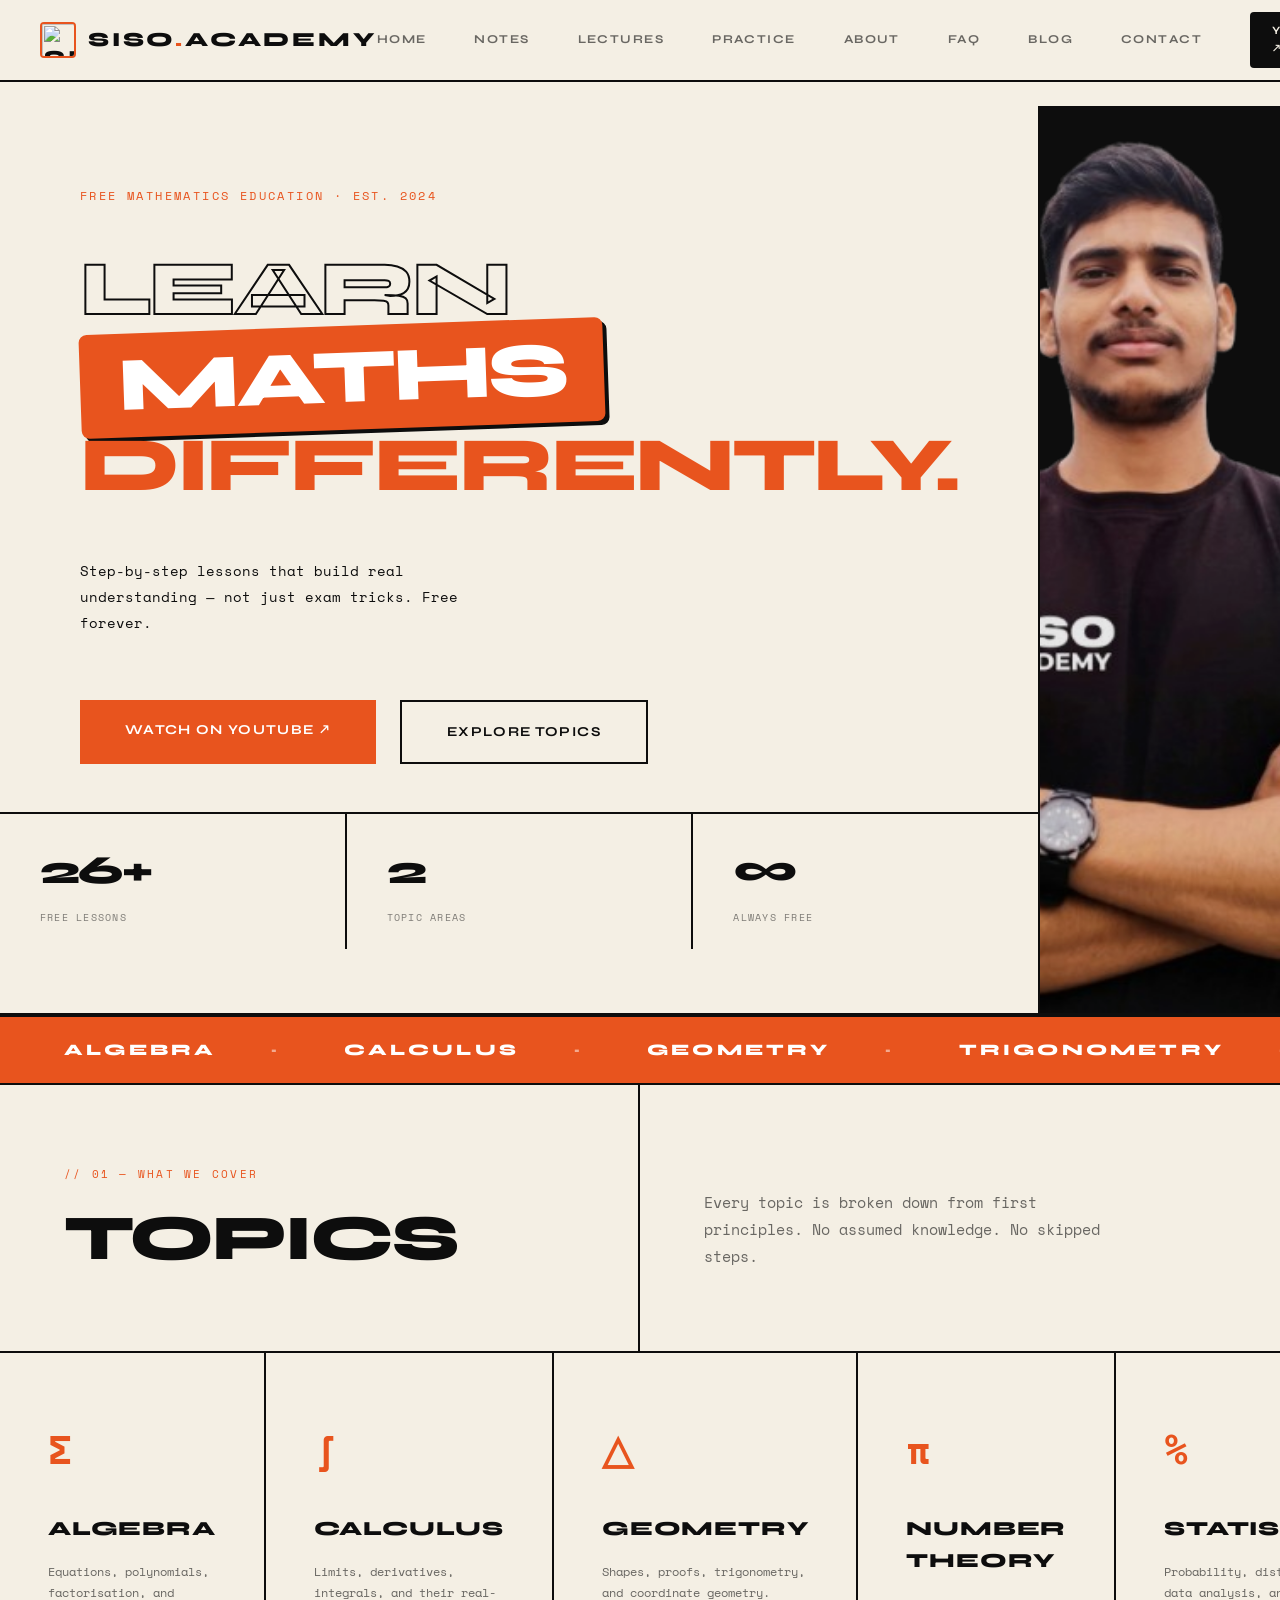
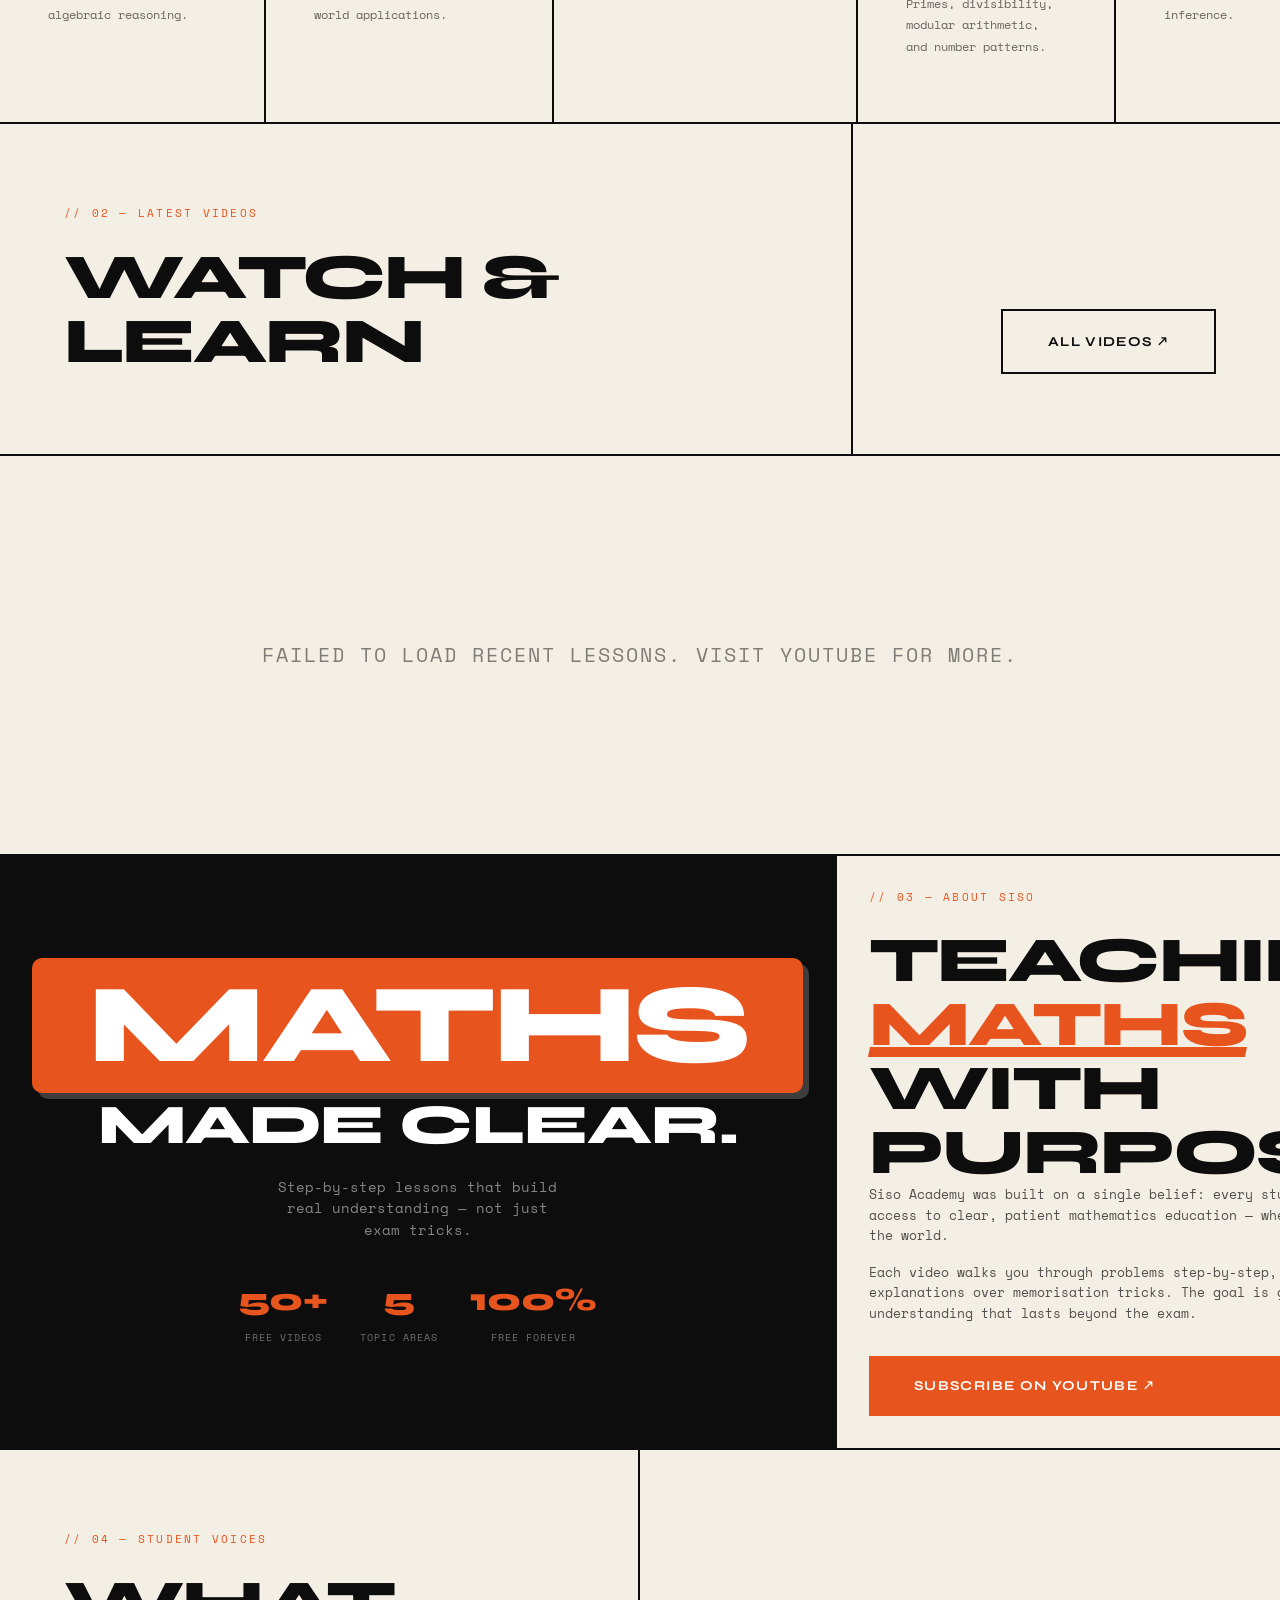
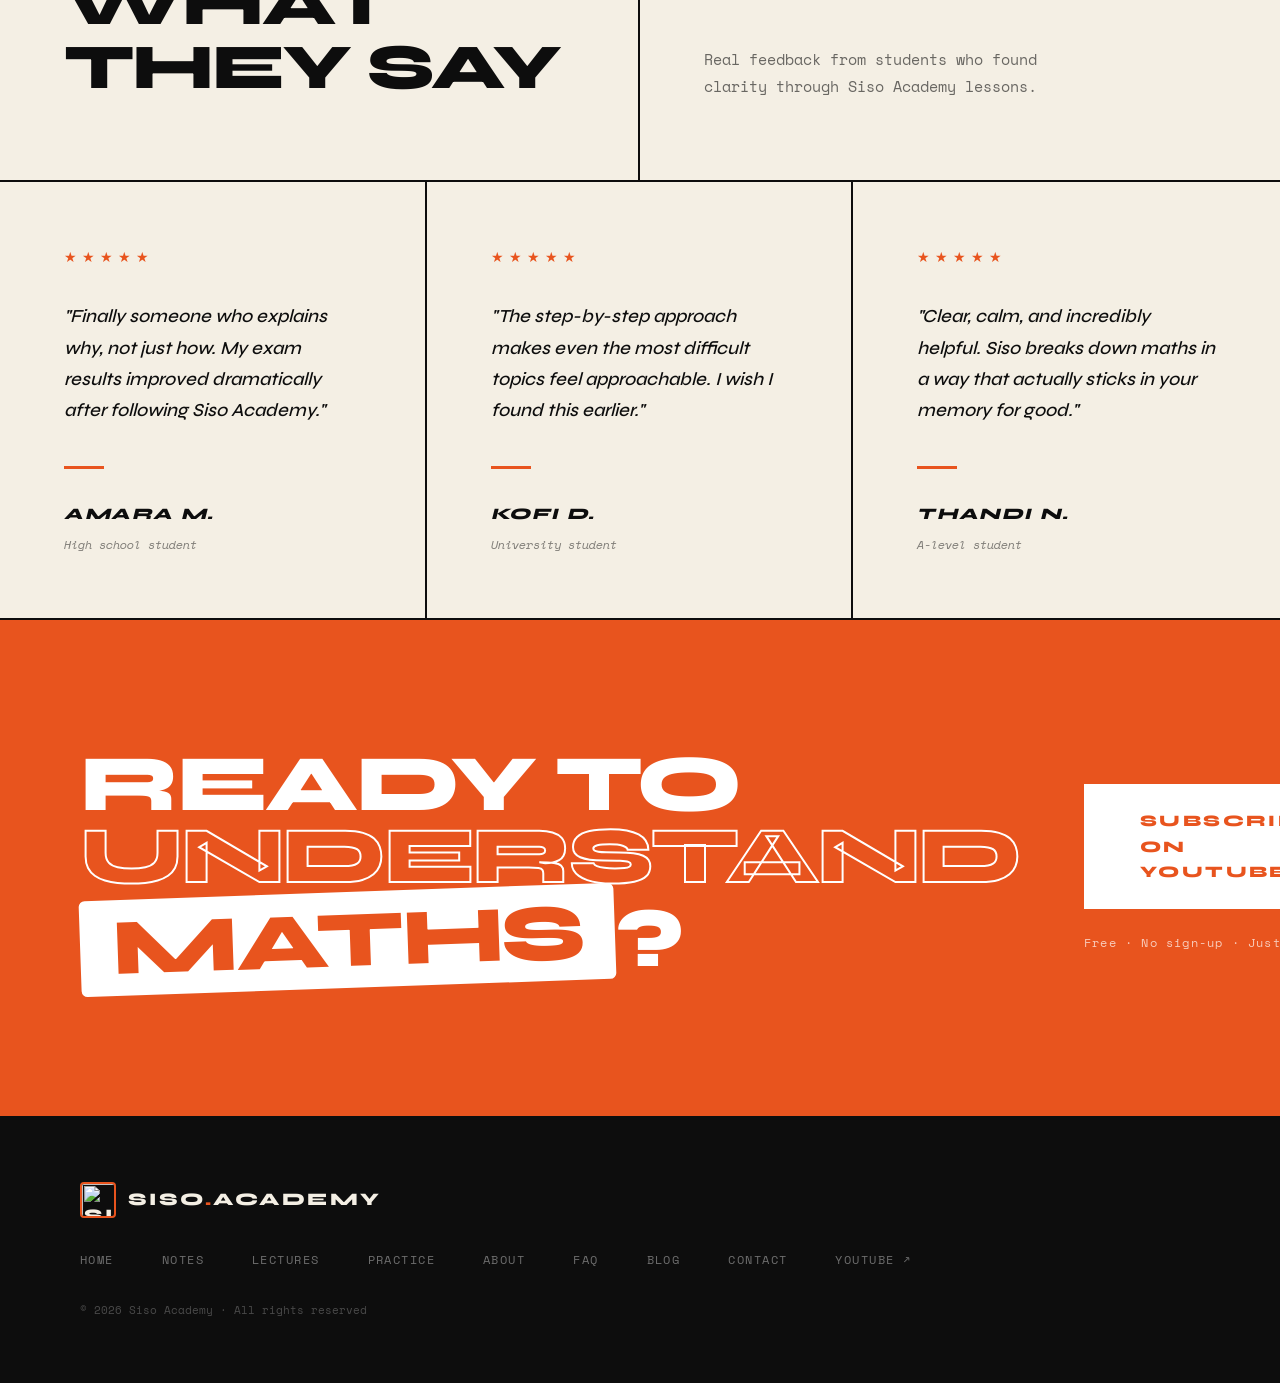
==== commit 44e9bd27: "modified:   index.html" ====
--- a/index.html
+++ b/index.html
@@ -86,7 +86,7 @@
                 </div>
             </div>
             <div class="hero-right reveal-fade">
-                <img src="assets/SV.png" alt="Siso Academy Mathematics" class="hero-main-img">
+                <img src="Assets/SV.png" alt="Siso Academy Mathematics" class="hero-main-img">
             </div>
         </section>
 
--- a/style.css
+++ b/style.css
@@ -1356,10 +1356,10 @@
     .footer-copy { font-size: 0.6rem; }
     
     /* CTA */
-    .cta { grid-template-columns: 1fr; padding: 4rem 1.5rem; gap: 2rem; }
+    .cta { grid-template-columns: 1fr; padding: 3rem 1.5rem; gap: 2rem; }
     .cta-title { font-size: clamp(2rem, 6vw, 3rem); text-align: left; }
-    .cta-right { align-items: stretch; width: 100%; }
-    .btn-white { padding: 1rem 2rem; font-size: 0.75rem; width: 100%; text-align: center; }
+    .cta-right { align-items: stretch; width: 100%; flex-wrap: wrap; }
+    .btn-white { padding: 1rem 2rem; font-size: 0.75rem; width: 100%; text-align: center; white-space: normal; word-wrap: break-word; }
     .cta-note { text-align: center; }
 }
 
@@ -1449,7 +1449,7 @@
     
     .cta { padding: 3rem 1rem; gap: 1.5rem; }
     .cta-title { font-size: clamp(1.75rem, 8vw, 2.5rem); }
-    .btn-white { padding: 0.85rem 1.5rem; font-size: 0.7rem; }
+    .btn-white { padding: 0.85rem 1.5rem; font-size: 0.7rem; white-space: normal; word-wrap: break-word; width: 100%; text-align: center; }
     
     footer { padding: 2.5rem 1rem; }
     .footer-logo { font-size: 0.85rem; gap: 0.5rem; }
